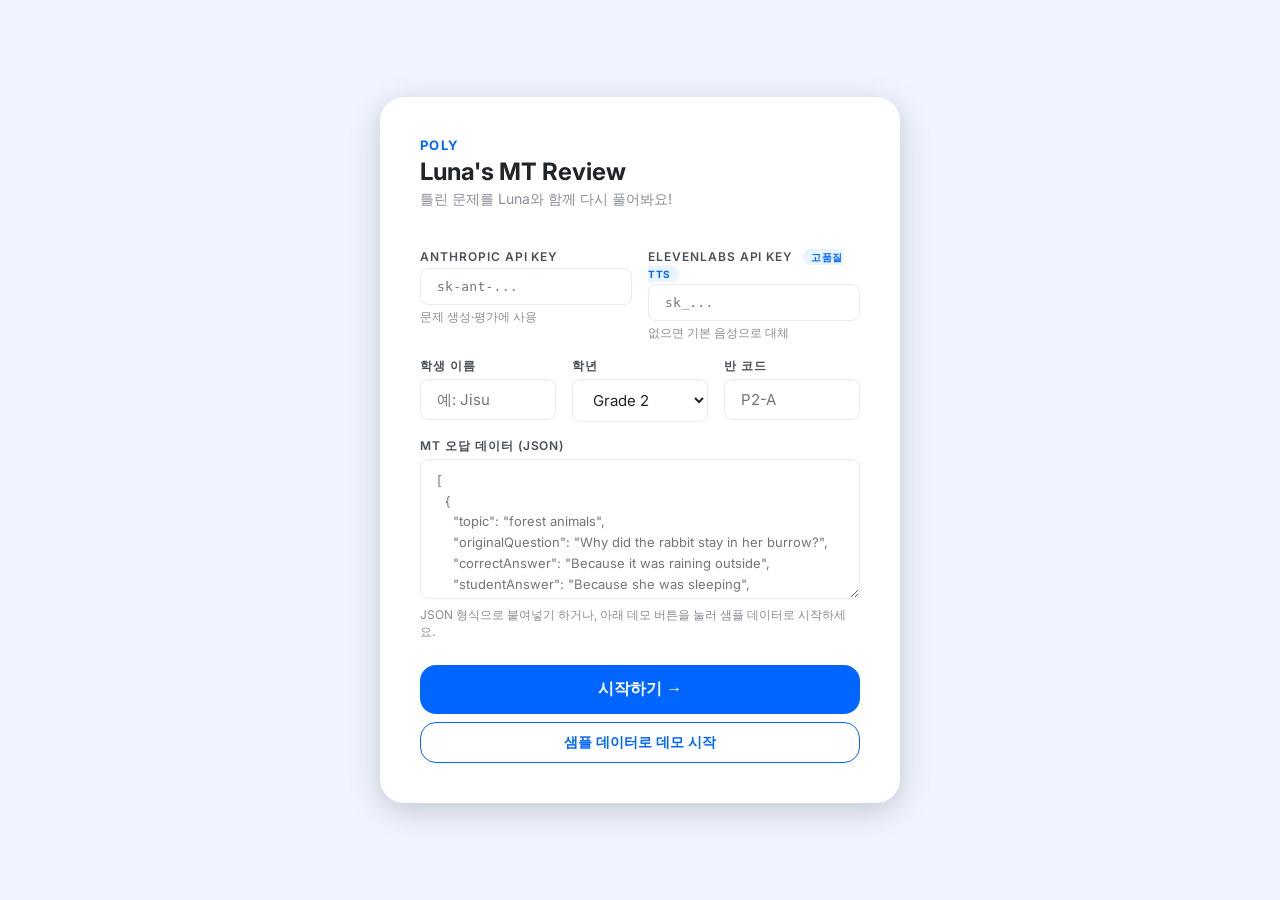
==== mt-review/index.html @ 477be1f2 "Add mt-review AI tutor app" ====
<!DOCTYPE html>
<html lang="ko">
<head>
  <meta charset="UTF-8">
  <meta name="viewport" content="width=device-width, initial-scale=1.0">
  <title>MT Review — POLY</title>
  <link rel="preconnect" href="https://fonts.googleapis.com">
  <link rel="preconnect" href="https://fonts.gstatic.com" crossorigin>
  <link href="https://fonts.googleapis.com/css2?family=Inter:wght@400;500;600;700&display=swap" rel="stylesheet">
  <link rel="stylesheet" href="styles/tokens.css">
  <style>
    *, *::before, *::after { box-sizing: border-box; margin: 0; padding: 0; }
    body {
      font-family: var(--font-base);
      background: #f0f4ff;
      min-height: 100vh;
      display: flex;
      align-items: center;
      justify-content: center;
      padding: var(--sp-lg);
    }
    .card {
      background: #fff;
      border-radius: var(--r-lg);
      box-shadow: var(--shadow-card);
      padding: var(--sp-xl);
      width: 100%;
      max-width: 520px;
    }
    .logo {
      font-size: 13px;
      font-weight: 700;
      letter-spacing: 0.1em;
      text-transform: uppercase;
      color: var(--poly-blue);
      margin-bottom: var(--sp-xs);
    }
    h1 {
      font-size: 24px;
      font-weight: 700;
      color: var(--gray-800);
      margin-bottom: 4px;
    }
    .subtitle {
      font-size: 14px;
      color: var(--gray-400);
      margin-bottom: var(--sp-xl);
    }
    .field { margin-bottom: var(--sp-md); }
    label {
      display: block;
      font-size: 12px;
      font-weight: 600;
      text-transform: uppercase;
      letter-spacing: 0.08em;
      color: var(--gray-600);
      margin-bottom: var(--sp-xs);
    }
    input, select, textarea {
      width: 100%;
      padding: 10px var(--sp-md);
      border: 1.5px solid var(--gray-200);
      border-radius: var(--r-sm);
      font-size: 15px;
      font-family: var(--font-base);
      color: var(--gray-800);
      transition: border-color 0.2s;
      background: #fff;
    }
    input:focus, select:focus, textarea:focus {
      outline: none;
      border-color: var(--poly-blue);
    }
    textarea { min-height: 140px; resize: vertical; font-size: 13px; line-height: 1.6; }
    .row { display: flex; gap: var(--sp-md); }
    .row .field { flex: 1; }
    .btn-primary {
      display: block;
      width: 100%;
      padding: 14px;
      background: var(--poly-blue);
      color: #fff;
      font-size: 16px;
      font-weight: 700;
      border: none;
      border-radius: var(--r-md);
      cursor: pointer;
      transition: background 0.2s, transform 0.1s;
      margin-top: var(--sp-lg);
    }
    .btn-primary:hover { background: var(--poly-blue-dark); }
    .btn-primary:active { transform: scale(0.98); }
    .btn-demo {
      display: block;
      width: 100%;
      padding: 10px;
      background: transparent;
      color: var(--poly-blue);
      font-size: 14px;
      font-weight: 600;
      border: 1.5px solid var(--poly-blue);
      border-radius: var(--r-md);
      cursor: pointer;
      transition: background 0.2s;
      margin-top: var(--sp-sm);
      text-align: center;
      text-decoration: none;
    }
    .btn-demo:hover { background: rgba(0,102,255,0.06); }
    .hint {
      font-size: 12px;
      color: var(--gray-400);
      margin-top: 4px;
    }
    #api-key-field input, #el-key-field input { font-family: monospace; font-size: 13px; letter-spacing: 0.02em; }
    .key-row { display: flex; gap: var(--sp-md); }
    .key-row .field { flex: 1; }
    .badge-optional {
      font-size: 10px; font-weight: 700; letter-spacing: 0.06em;
      background: #e8f4ff; color: var(--poly-blue);
      border-radius: var(--r-pill); padding: 2px 8px;
      vertical-align: middle; margin-left: 6px;
    }
    #error-msg {
      color: var(--error);
      font-size: 13px;
      margin-top: var(--sp-sm);
      display: none;
    }
  </style>
</head>
<body>
<div class="card">
  <div class="logo">POLY</div>
  <h1>Luna's MT Review</h1>
  <p class="subtitle">틀린 문제를 Luna와 함께 다시 풀어봐요!</p>

  <div class="key-row">
    <div class="field" id="api-key-field">
      <label>Anthropic API Key</label>
      <input type="password" id="api-key" placeholder="sk-ant-..." autocomplete="off">
      <p class="hint">문제 생성·평가에 사용</p>
    </div>
    <div class="field" id="el-key-field">
      <label>ElevenLabs API Key <span class="badge-optional">고품질 TTS</span></label>
      <input type="password" id="el-key" placeholder="sk_..." autocomplete="off">
      <p class="hint">없으면 기본 음성으로 대체</p>
    </div>
  </div>

  <div class="row">
    <div class="field">
      <label>학생 이름</label>
      <input type="text" id="student-name" placeholder="예: Jisu">
    </div>
    <div class="field">
      <label>학년</label>
      <select id="student-grade">
        <option value="1">Grade 1</option>
        <option value="2" selected>Grade 2</option>
        <option value="3">Grade 3</option>
      </select>
    </div>
    <div class="field">
      <label>반 코드</label>
      <input type="text" id="class-code" placeholder="P2-A">
    </div>
  </div>

  <div class="field">
    <label>MT 오답 데이터 (JSON)</label>
    <textarea id="wrong-answers-json" placeholder='[
  {
    "topic": "forest animals",
    "originalQuestion": "Why did the rabbit stay in her burrow?",
    "correctAnswer": "Because it was raining outside",
    "studentAnswer": "Because she was sleeping",
    "concept": "detail",
    "questionNumber": 3
  }
]'></textarea>
    <p class="hint">JSON 형식으로 붙여넣기 하거나, 아래 데모 버튼을 눌러 샘플 데이터로 시작하세요.</p>
  </div>

  <div id="error-msg"></div>

  <button class="btn-primary" onclick="startSession()">시작하기 →</button>
  <a class="btn-demo" href="session.html?demo=true">샘플 데이터로 데모 시작</a>
</div>

<script>
  // Pre-fill API keys from localStorage
  const storedKey = localStorage.getItem('mt_api_key');
  if (storedKey) document.getElementById('api-key').value = storedKey;
  const storedElKey = localStorage.getItem('mt_el_key');
  if (storedElKey) document.getElementById('el-key').value = storedElKey;

  function showError(msg) {
    const el = document.getElementById('error-msg');
    el.textContent = msg;
    el.style.display = 'block';
  }

  function startSession() {
    const apiKey     = document.getElementById('api-key').value.trim();
    const elKey      = document.getElementById('el-key').value.trim();
    const name       = document.getElementById('student-name').value.trim();
    const grade      = parseInt(document.getElementById('student-grade').value);
    const classCode  = document.getElementById('class-code').value.trim();
    const jsonRaw    = document.getElementById('wrong-answers-json').value.trim();

    if (!apiKey) { showError('API 키를 입력해주세요.'); return; }
    if (!name)   { showError('학생 이름을 입력해주세요.'); return; }

    let wrongAnswers;
    try {
      wrongAnswers = jsonRaw ? JSON.parse(jsonRaw) : [];
      if (!Array.isArray(wrongAnswers) || wrongAnswers.length === 0) throw new Error();
    } catch (_) {
      showError('오답 데이터 JSON 형식이 잘못되었습니다. 빈칸이면 데모 버튼을 이용하세요.');
      return;
    }

    // Normalize items (add ids & defaults)
    wrongAnswers = wrongAnswers.map((item, i) => ({
      id: item.id || `wa-${i}`,
      topic: item.topic || 'general',
      originalPassage: item.originalPassage || '',
      originalQuestion: item.originalQuestion || '',
      correctAnswer: item.correctAnswer || '',
      studentAnswer: item.studentAnswer || '',
      concept: item.concept || 'detail',
      questionNumber: item.questionNumber || (i + 1),
    }));

    localStorage.setItem('mt_api_key', apiKey);
    if (elKey) localStorage.setItem('mt_el_key', elKey);

    const session = {
      student: {
        id: `student-${Date.now()}`,
        name,
        grade,
        classCode,
        mtDate: new Date().toISOString().split('T')[0],
      },
      wrongAnswers,
    };
    sessionStorage.setItem('mt_session', JSON.stringify(session));

    const url = new URL('session.html', window.location.href);
    url.searchParams.set('key', apiKey);
    if (elKey) url.searchParams.set('elkey', elKey);
    window.location.href = url.toString();
  }
</script>
</body>
</html>
---- mt-review/styles/tokens.css ----
:root {
  /* POLY Brand */
  --poly-blue: #0066FF;
  --poly-blue-dark: #0050CC;

  /* Neutral */
  --white: #FFFFFF;
  --gray-50: #F8F9FA;
  --gray-100: #F1F3F5;
  --gray-200: #E9ECEF;
  --gray-400: #868E96;
  --gray-600: #495057;
  --gray-800: #212529;

  /* Status */
  --success: #2ECC71;
  --success-bg: rgba(46,204,113,0.15);
  --error: #E74C3C;
  --warning: #F39C12;
  --star: #F4C430;

  /* Overlay */
  --overlay-dark: rgba(0,0,0,0.55);
  --overlay-card: rgba(255,255,255,0.92);
  --overlay-card-dark: rgba(20,20,30,0.72);

  /* Typography */
  --font-base: 'Pretendard', 'Inter', -apple-system, BlinkMacSystemFont, sans-serif;
  --font-en: 'Inter', -apple-system, BlinkMacSystemFont, sans-serif;

  /* Spacing */
  --sp-xs: 4px;
  --sp-sm: 8px;
  --sp-md: 16px;
  --sp-lg: 24px;
  --sp-xl: 40px;

  /* Radius */
  --r-sm: 8px;
  --r-md: 16px;
  --r-lg: 24px;
  --r-pill: 999px;

  /* Shadow */
  --shadow-card: 0 8px 32px rgba(0,0,0,0.18);
  --shadow-glow: 0 0 24px rgba(0,102,255,0.35);
}
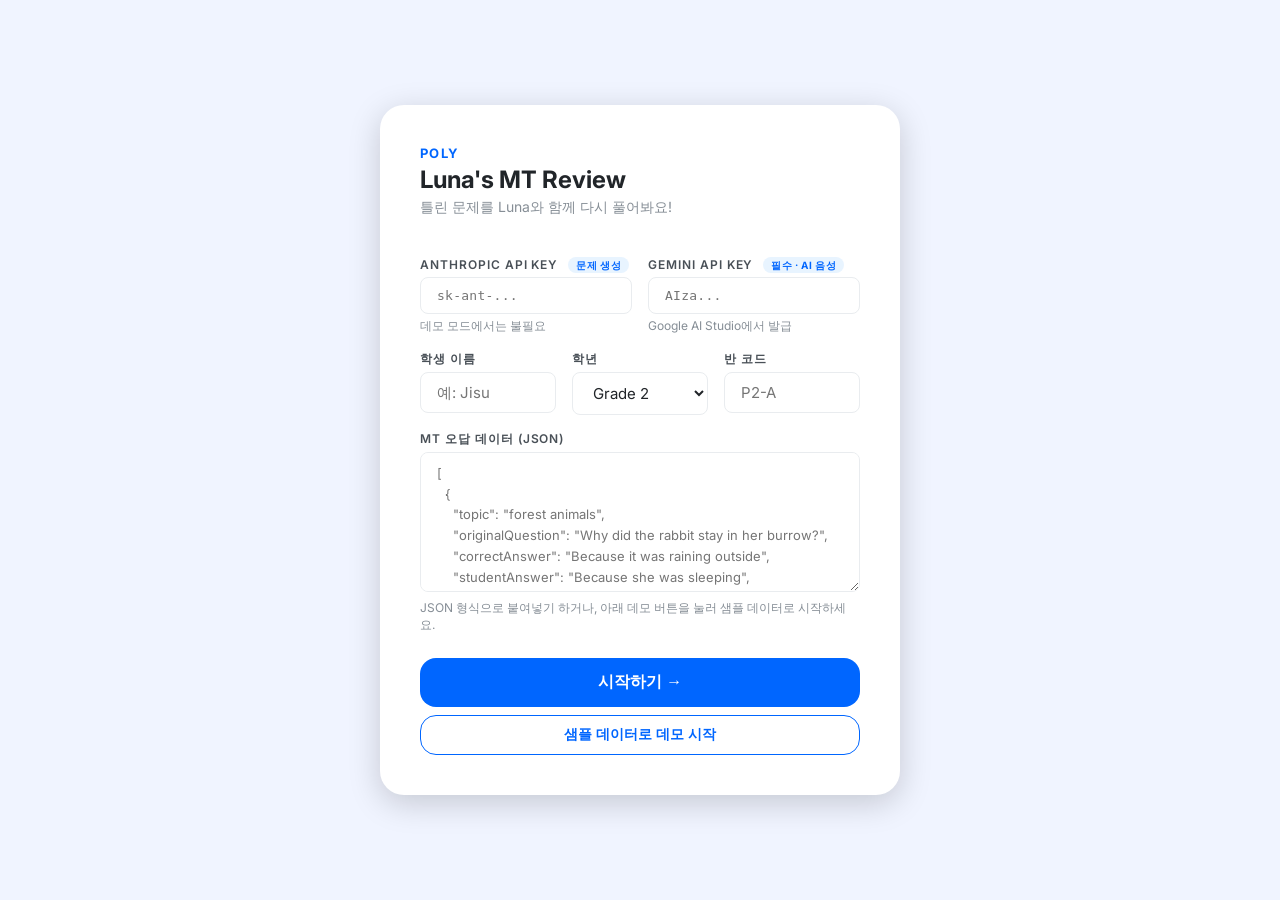
==== commit 669b9990: "Replace TTS/STT with Gemini Live real-time voice - Add js/gemini-live.js: WebSocket wrapper for Gemi" ====
--- a/mt-review/index.html
+++ b/mt-review/index.html
@@ -112,7 +112,7 @@
       color: var(--gray-400);
       margin-top: 4px;
     }
-    #api-key-field input, #el-key-field input { font-family: monospace; font-size: 13px; letter-spacing: 0.02em; }
+    #api-key-field input, #g-key-field input { font-family: monospace; font-size: 13px; letter-spacing: 0.02em; }
     .key-row { display: flex; gap: var(--sp-md); }
     .key-row .field { flex: 1; }
     .badge-optional {
@@ -137,14 +137,14 @@
 
   <div class="key-row">
     <div class="field" id="api-key-field">
-      <label>Anthropic API Key</label>
+      <label>Anthropic API Key <span class="badge-optional">문제 생성</span></label>
       <input type="password" id="api-key" placeholder="sk-ant-..." autocomplete="off">
-      <p class="hint">문제 생성·평가에 사용</p>
-    </div>
-    <div class="field" id="el-key-field">
-      <label>ElevenLabs API Key <span class="badge-optional">고품질 TTS</span></label>
-      <input type="password" id="el-key" placeholder="sk_..." autocomplete="off">
-      <p class="hint">없으면 기본 음성으로 대체</p>
+      <p class="hint">데모 모드에서는 불필요</p>
+    </div>
+    <div class="field" id="g-key-field">
+      <label>Gemini API Key <span class="badge-optional">필수 · AI 음성</span></label>
+      <input type="password" id="g-key" placeholder="AIza..." autocomplete="off">
+      <p class="hint">Google AI Studio에서 발급</p>
     </div>
   </div>
 
@@ -185,15 +185,15 @@
   <div id="error-msg"></div>
 
   <button class="btn-primary" onclick="startSession()">시작하기 →</button>
-  <a class="btn-demo" href="session.html?demo=true">샘플 데이터로 데모 시작</a>
+  <button class="btn-demo" onclick="startDemo()">샘플 데이터로 데모 시작</button>
 </div>
 
 <script>
   // Pre-fill API keys from localStorage
   const storedKey = localStorage.getItem('mt_api_key');
   if (storedKey) document.getElementById('api-key').value = storedKey;
-  const storedElKey = localStorage.getItem('mt_el_key');
-  if (storedElKey) document.getElementById('el-key').value = storedElKey;
+  const storedGKey = localStorage.getItem('mt_gemini_key');
+  if (storedGKey) document.getElementById('g-key').value = storedGKey;
 
   function showError(msg) {
     const el = document.getElementById('error-msg');
@@ -202,14 +202,15 @@
   }
 
   function startSession() {
-    const apiKey     = document.getElementById('api-key').value.trim();
-    const elKey      = document.getElementById('el-key').value.trim();
-    const name       = document.getElementById('student-name').value.trim();
-    const grade      = parseInt(document.getElementById('student-grade').value);
-    const classCode  = document.getElementById('class-code').value.trim();
-    const jsonRaw    = document.getElementById('wrong-answers-json').value.trim();
-
-    if (!apiKey) { showError('API 키를 입력해주세요.'); return; }
+    const apiKey    = document.getElementById('api-key').value.trim();
+    const gKey      = document.getElementById('g-key').value.trim();
+    const name      = document.getElementById('student-name').value.trim();
+    const grade     = parseInt(document.getElementById('student-grade').value);
+    const classCode = document.getElementById('class-code').value.trim();
+    const jsonRaw   = document.getElementById('wrong-answers-json').value.trim();
+
+    if (!gKey)   { showError('Gemini API 키를 입력해주세요.'); return; }
+    if (!apiKey) { showError('Anthropic API 키를 입력해주세요.'); return; }
     if (!name)   { showError('학생 이름을 입력해주세요.'); return; }
 
     let wrongAnswers;
@@ -221,7 +222,6 @@
       return;
     }
 
-    // Normalize items (add ids & defaults)
     wrongAnswers = wrongAnswers.map((item, i) => ({
       id: item.id || `wa-${i}`,
       topic: item.topic || 'general',
@@ -234,23 +234,27 @@
     }));
 
     localStorage.setItem('mt_api_key', apiKey);
-    if (elKey) localStorage.setItem('mt_el_key', elKey);
+    localStorage.setItem('mt_gemini_key', gKey);
 
     const session = {
-      student: {
-        id: `student-${Date.now()}`,
-        name,
-        grade,
-        classCode,
-        mtDate: new Date().toISOString().split('T')[0],
-      },
+      student: { id: `student-${Date.now()}`, name, grade, classCode, mtDate: new Date().toISOString().split('T')[0] },
       wrongAnswers,
     };
     sessionStorage.setItem('mt_session', JSON.stringify(session));
 
     const url = new URL('session.html', window.location.href);
     url.searchParams.set('key', apiKey);
-    if (elKey) url.searchParams.set('elkey', elKey);
+    url.searchParams.set('gkey', gKey);
+    window.location.href = url.toString();
+  }
+
+  function startDemo() {
+    const gKey = document.getElementById('g-key').value.trim();
+    if (!gKey) { showError('데모 시작 전 Gemini API 키를 입력해주세요.'); return; }
+    localStorage.setItem('mt_gemini_key', gKey);
+    const url = new URL('session.html', window.location.href);
+    url.searchParams.set('demo', 'true');
+    url.searchParams.set('gkey', gKey);
     window.location.href = url.toString();
   }
 </script>
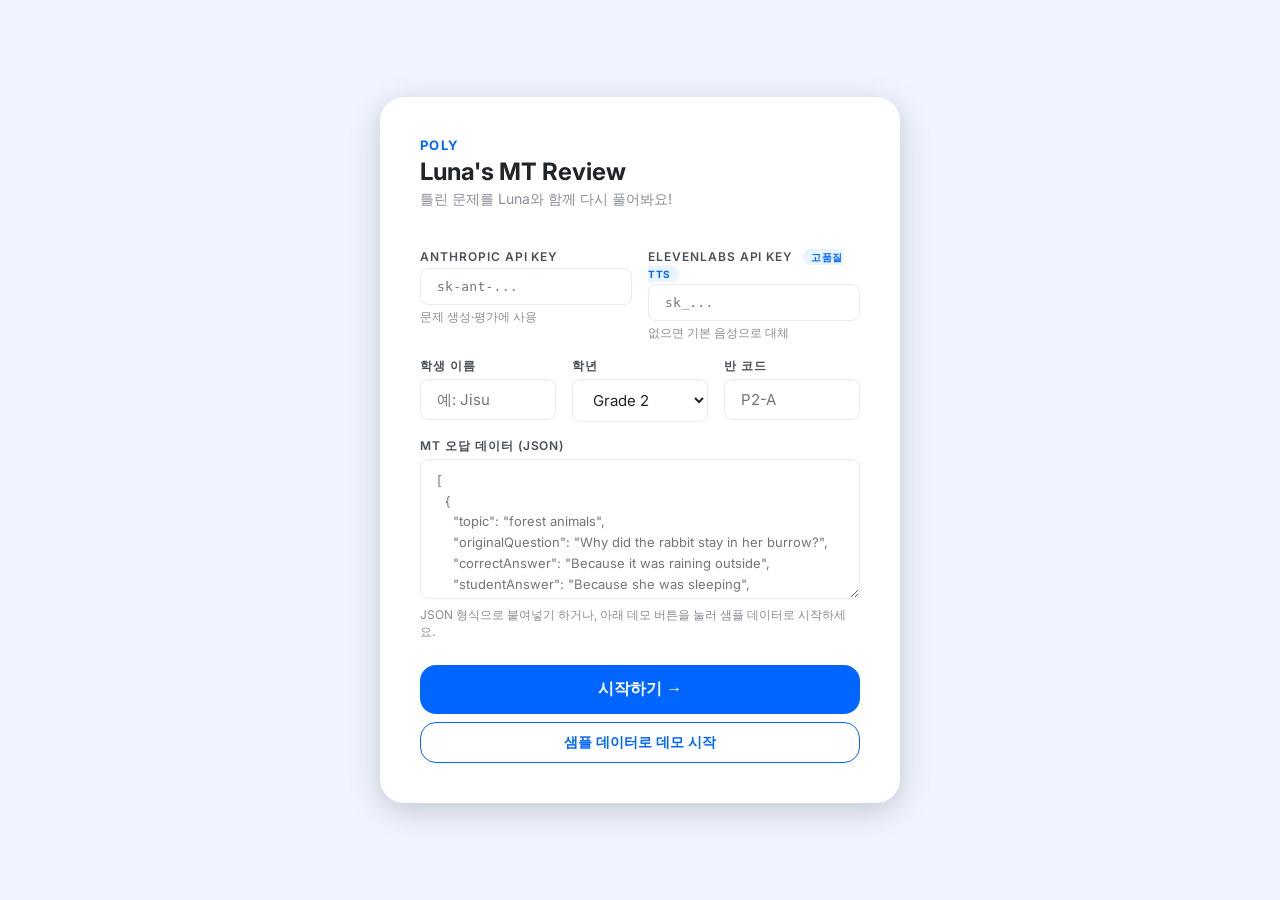
==== commit 7883eb5f: "Revert mt-review to ElevenLabs TTS + Web Speech STT + Claude Gemini Live WebSocket is blocked by Goo" ====
--- a/mt-review/index.html
+++ b/mt-review/index.html
@@ -112,7 +112,7 @@
       color: var(--gray-400);
       margin-top: 4px;
     }
-    #api-key-field input, #g-key-field input { font-family: monospace; font-size: 13px; letter-spacing: 0.02em; }
+    #api-key-field input, #el-key-field input { font-family: monospace; font-size: 13px; letter-spacing: 0.02em; }
     .key-row { display: flex; gap: var(--sp-md); }
     .key-row .field { flex: 1; }
     .badge-optional {
@@ -137,14 +137,14 @@
 
   <div class="key-row">
     <div class="field" id="api-key-field">
-      <label>Anthropic API Key <span class="badge-optional">문제 생성</span></label>
+      <label>Anthropic API Key</label>
       <input type="password" id="api-key" placeholder="sk-ant-..." autocomplete="off">
-      <p class="hint">데모 모드에서는 불필요</p>
-    </div>
-    <div class="field" id="g-key-field">
-      <label>Gemini API Key <span class="badge-optional">필수 · AI 음성</span></label>
-      <input type="password" id="g-key" placeholder="AIza..." autocomplete="off">
-      <p class="hint">Google AI Studio에서 발급</p>
+      <p class="hint">문제 생성·평가에 사용</p>
+    </div>
+    <div class="field" id="el-key-field">
+      <label>ElevenLabs API Key <span class="badge-optional">고품질 TTS</span></label>
+      <input type="password" id="el-key" placeholder="sk_..." autocomplete="off">
+      <p class="hint">없으면 기본 음성으로 대체</p>
     </div>
   </div>
 
@@ -185,15 +185,15 @@
   <div id="error-msg"></div>
 
   <button class="btn-primary" onclick="startSession()">시작하기 →</button>
-  <button class="btn-demo" onclick="startDemo()">샘플 데이터로 데모 시작</button>
+  <a class="btn-demo" href="session.html?demo=true">샘플 데이터로 데모 시작</a>
 </div>
 
 <script>
   // Pre-fill API keys from localStorage
   const storedKey = localStorage.getItem('mt_api_key');
   if (storedKey) document.getElementById('api-key').value = storedKey;
-  const storedGKey = localStorage.getItem('mt_gemini_key');
-  if (storedGKey) document.getElementById('g-key').value = storedGKey;
+  const storedElKey = localStorage.getItem('mt_el_key');
+  if (storedElKey) document.getElementById('el-key').value = storedElKey;
 
   function showError(msg) {
     const el = document.getElementById('error-msg');
@@ -202,15 +202,14 @@
   }
 
   function startSession() {
-    const apiKey    = document.getElementById('api-key').value.trim();
-    const gKey      = document.getElementById('g-key').value.trim();
-    const name      = document.getElementById('student-name').value.trim();
-    const grade     = parseInt(document.getElementById('student-grade').value);
-    const classCode = document.getElementById('class-code').value.trim();
-    const jsonRaw   = document.getElementById('wrong-answers-json').value.trim();
-
-    if (!gKey)   { showError('Gemini API 키를 입력해주세요.'); return; }
-    if (!apiKey) { showError('Anthropic API 키를 입력해주세요.'); return; }
+    const apiKey     = document.getElementById('api-key').value.trim();
+    const elKey      = document.getElementById('el-key').value.trim();
+    const name       = document.getElementById('student-name').value.trim();
+    const grade      = parseInt(document.getElementById('student-grade').value);
+    const classCode  = document.getElementById('class-code').value.trim();
+    const jsonRaw    = document.getElementById('wrong-answers-json').value.trim();
+
+    if (!apiKey) { showError('API 키를 입력해주세요.'); return; }
     if (!name)   { showError('학생 이름을 입력해주세요.'); return; }
 
     let wrongAnswers;
@@ -222,6 +221,7 @@
       return;
     }
 
+    // Normalize items (add ids & defaults)
     wrongAnswers = wrongAnswers.map((item, i) => ({
       id: item.id || `wa-${i}`,
       topic: item.topic || 'general',
@@ -234,27 +234,23 @@
     }));
 
     localStorage.setItem('mt_api_key', apiKey);
-    localStorage.setItem('mt_gemini_key', gKey);
+    if (elKey) localStorage.setItem('mt_el_key', elKey);
 
     const session = {
-      student: { id: `student-${Date.now()}`, name, grade, classCode, mtDate: new Date().toISOString().split('T')[0] },
+      student: {
+        id: `student-${Date.now()}`,
+        name,
+        grade,
+        classCode,
+        mtDate: new Date().toISOString().split('T')[0],
+      },
       wrongAnswers,
     };
     sessionStorage.setItem('mt_session', JSON.stringify(session));
 
     const url = new URL('session.html', window.location.href);
     url.searchParams.set('key', apiKey);
-    url.searchParams.set('gkey', gKey);
-    window.location.href = url.toString();
-  }
-
-  function startDemo() {
-    const gKey = document.getElementById('g-key').value.trim();
-    if (!gKey) { showError('데모 시작 전 Gemini API 키를 입력해주세요.'); return; }
-    localStorage.setItem('mt_gemini_key', gKey);
-    const url = new URL('session.html', window.location.href);
-    url.searchParams.set('demo', 'true');
-    url.searchParams.set('gkey', gKey);
+    if (elKey) url.searchParams.set('elkey', elKey);
     window.location.href = url.toString();
   }
 </script>
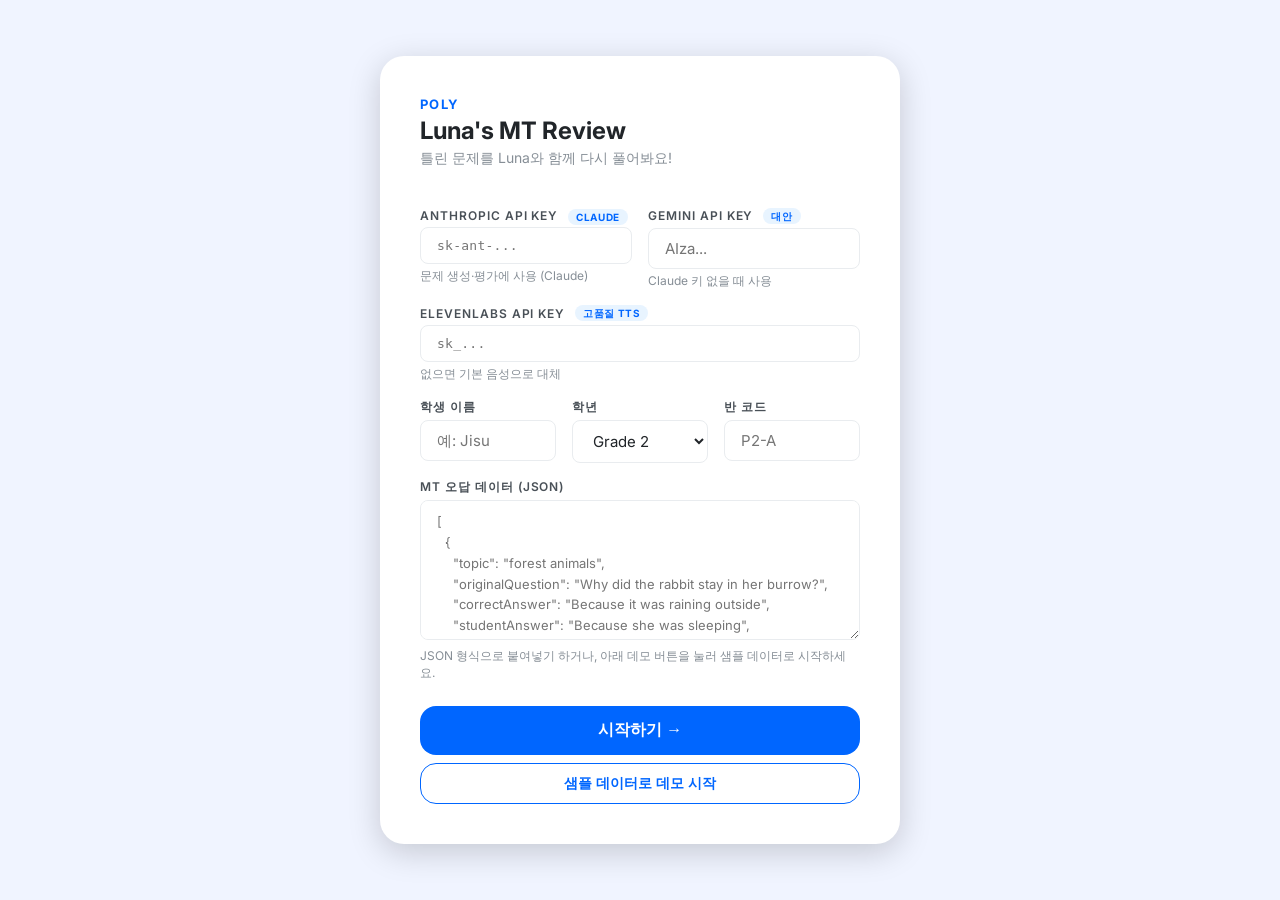
==== commit 5117719e: "Add Gemini REST API support as Claude alternative ?gkey=AIza... URL param routes all generation/eval" ====
--- a/mt-review/index.html
+++ b/mt-review/index.html
@@ -137,10 +137,17 @@
 
   <div class="key-row">
     <div class="field" id="api-key-field">
-      <label>Anthropic API Key</label>
+      <label>Anthropic API Key <span class="badge-optional">Claude</span></label>
       <input type="password" id="api-key" placeholder="sk-ant-..." autocomplete="off">
-      <p class="hint">문제 생성·평가에 사용</p>
-    </div>
+      <p class="hint">문제 생성·평가에 사용 (Claude)</p>
+    </div>
+    <div class="field" id="gemini-key-field">
+      <label>Gemini API Key <span class="badge-optional">대안</span></label>
+      <input type="password" id="gemini-key" placeholder="AIza..." autocomplete="off">
+      <p class="hint">Claude 키 없을 때 사용</p>
+    </div>
+  </div>
+  <div class="key-row">
     <div class="field" id="el-key-field">
       <label>ElevenLabs API Key <span class="badge-optional">고품질 TTS</span></label>
       <input type="password" id="el-key" placeholder="sk_..." autocomplete="off">
@@ -192,6 +199,8 @@
   // Pre-fill API keys from localStorage
   const storedKey = localStorage.getItem('mt_api_key');
   if (storedKey) document.getElementById('api-key').value = storedKey;
+  const storedGKey = localStorage.getItem('mt_gemini_key');
+  if (storedGKey) document.getElementById('gemini-key').value = storedGKey;
   const storedElKey = localStorage.getItem('mt_el_key');
   if (storedElKey) document.getElementById('el-key').value = storedElKey;
 
@@ -203,13 +212,14 @@
 
   function startSession() {
     const apiKey     = document.getElementById('api-key').value.trim();
+    const geminiKey  = document.getElementById('gemini-key').value.trim();
     const elKey      = document.getElementById('el-key').value.trim();
     const name       = document.getElementById('student-name').value.trim();
     const grade      = parseInt(document.getElementById('student-grade').value);
     const classCode  = document.getElementById('class-code').value.trim();
     const jsonRaw    = document.getElementById('wrong-answers-json').value.trim();
 
-    if (!apiKey) { showError('API 키를 입력해주세요.'); return; }
+    if (!apiKey && !geminiKey) { showError('API 키를 입력해주세요. (Anthropic 또는 Gemini)'); return; }
     if (!name)   { showError('학생 이름을 입력해주세요.'); return; }
 
     let wrongAnswers;
@@ -233,7 +243,8 @@
       questionNumber: item.questionNumber || (i + 1),
     }));
 
-    localStorage.setItem('mt_api_key', apiKey);
+    if (apiKey) localStorage.setItem('mt_api_key', apiKey);
+    if (geminiKey) localStorage.setItem('mt_gemini_key', geminiKey);
     if (elKey) localStorage.setItem('mt_el_key', elKey);
 
     const session = {
@@ -249,7 +260,8 @@
     sessionStorage.setItem('mt_session', JSON.stringify(session));
 
     const url = new URL('session.html', window.location.href);
-    url.searchParams.set('key', apiKey);
+    if (apiKey) url.searchParams.set('key', apiKey);
+    if (geminiKey) url.searchParams.set('gkey', geminiKey);
     if (elKey) url.searchParams.set('elkey', elKey);
     window.location.href = url.toString();
   }
